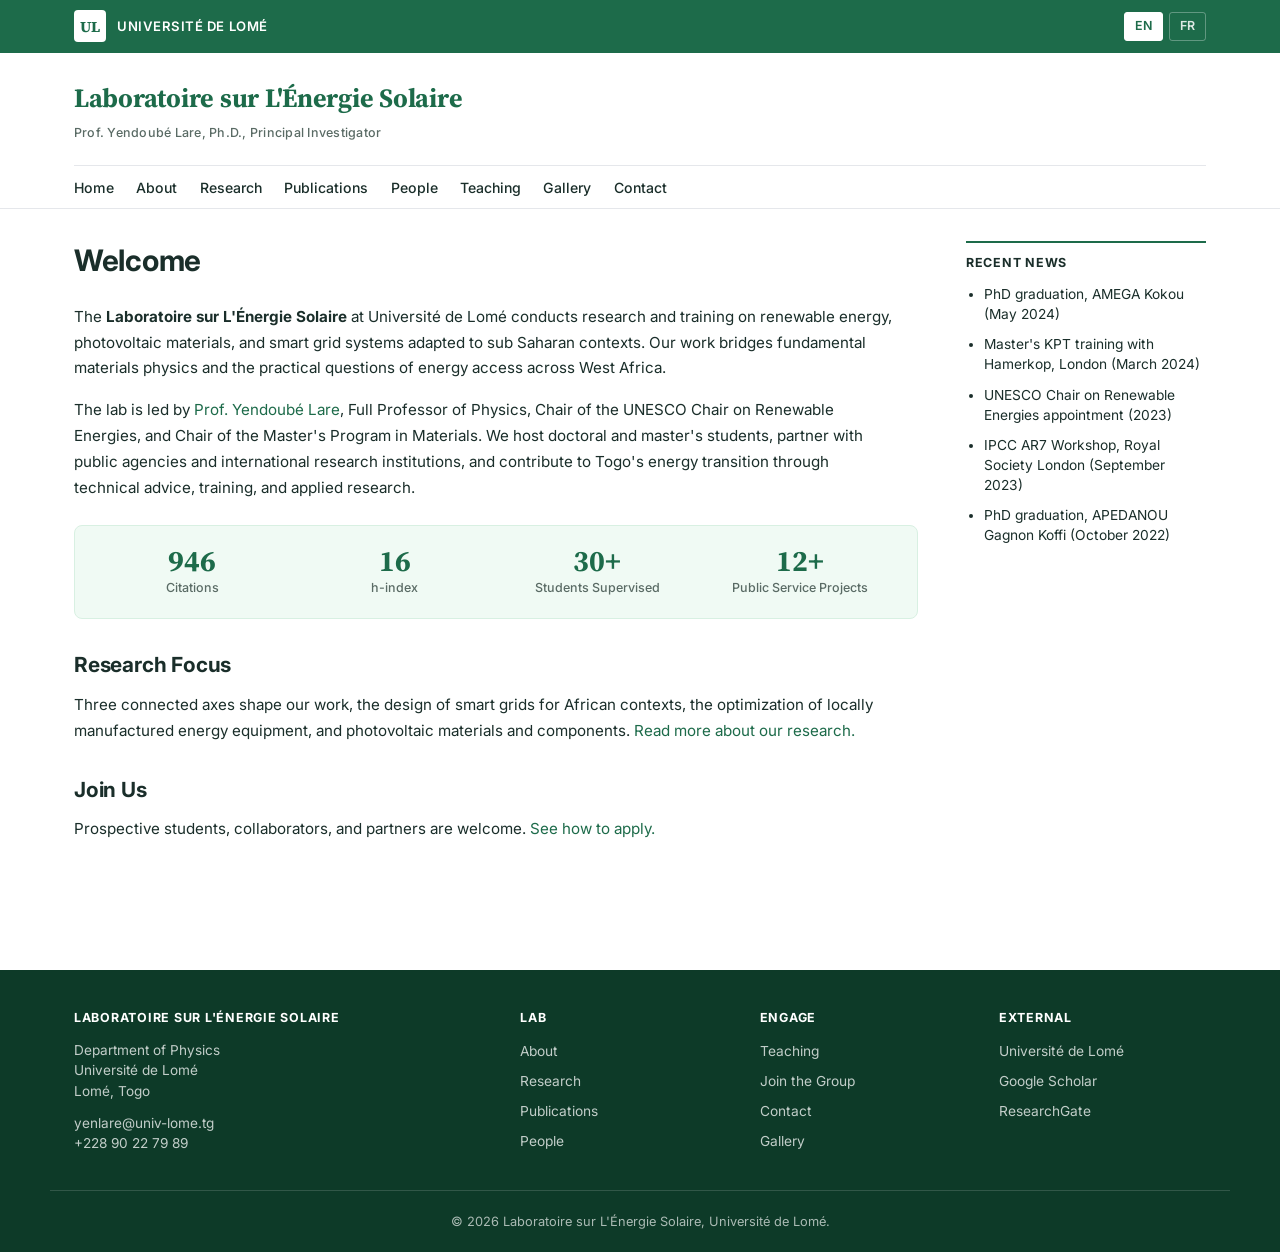
==== index.html @ 8cf11dd7 "Initial site" ====
<!DOCTYPE html>
<html lang="en">
<head>
  <meta charset="UTF-8">
  <meta name="viewport" content="width=device-width, initial-scale=1.0">
  <title>Laboratoire sur L'Énergie Solaire, Université de Lomé</title>
  <meta name="description" content="Laboratoire sur L'Énergie Solaire, Université de Lomé. Renewable energy, photovoltaics, and smart grids research led by Prof. Yendoubé Lare.">
  <link rel="stylesheet" href="https://fonts.googleapis.com/css2?family=Inter:wght@400;500;600;700&family=Source+Serif+Pro:wght@400;600;700&display=swap">
  <link rel="stylesheet" href="assets/css/styles.css">
</head>
<body class="lang-en">

<div class="top-bar">
  <div class="top-bar-inner">
    <a href="https://univ-lome.tg/" target="_blank" rel="noopener" class="ul-brand"><span class="ul-logo">UL</span>Université de Lomé</a>
    <div class="lang-toggle"><button data-lang="en" class="active">EN</button><button data-lang="fr">FR</button></div>
  </div>
</div>

<div class="site-banner">
  <div class="site-banner-inner">
    <a href="index.html" class="lab-title">Laboratoire sur L'Énergie Solaire<span class="pi-name"><span class="en-only">Prof. Yendoubé Lare, Ph.D., Principal Investigator</span><span class="fr-only">Prof. Yendoubé Lare, Ph.D., Responsable du Laboratoire</span></span></a>
    <button class="nav-toggle" aria-label="Toggle menu"><span></span><span></span><span></span></button>
    <nav class="site-nav">
      <ul>
        <li><a href="index.html"><span class="en-only">Home</span><span class="fr-only">Accueil</span></a></li>
        <li><a href="about.html"><span class="en-only">About</span><span class="fr-only">À propos</span></a></li>
        <li><a href="research.html"><span class="en-only">Research</span><span class="fr-only">Recherche</span></a></li>
        <li><a href="publications.html">Publications</a></li>
        <li><a href="people.html"><span class="en-only">People</span><span class="fr-only">Équipe</span></a></li>
        <li><a href="teaching.html"><span class="en-only">Teaching</span><span class="fr-only">Enseignement</span></a></li>
        <li><a href="gallery.html"><span class="en-only">Gallery</span><span class="fr-only">Galerie</span></a></li>
        <li><a href="contact.html">Contact</a></li>
      </ul>
    </nav>
  </div>
</div>

<div class="page-layout">
  <article class="page-content">
    <h1><span class="en-only">Welcome</span><span class="fr-only">Bienvenue</span></h1>

    <p class="en-only">The <strong>Laboratoire sur L'Énergie Solaire</strong> at Université de Lomé conducts research and training on renewable energy, photovoltaic materials, and smart grid systems adapted to sub Saharan contexts. Our work bridges fundamental materials physics and the practical questions of energy access across West Africa.</p>
    <p class="fr-only">Le <strong>Laboratoire sur L'Énergie Solaire</strong> de l'Université de Lomé mène des activités de recherche et de formation sur les énergies renouvelables, les matériaux photovoltaïques et les systèmes de réseaux intelligents adaptés au contexte subsaharien. Nos travaux articulent physique fondamentale des matériaux et enjeux concrets de l'accès à l'énergie en Afrique de l'Ouest.</p>

    <p class="en-only">The lab is led by <a href="about.html">Prof. Yendoubé Lare</a>, Full Professor of Physics, Chair of the UNESCO Chair on Renewable Energies, and Chair of the Master's Program in Materials. We host doctoral and master's students, partner with public agencies and international research institutions, and contribute to Togo's energy transition through technical advice, training, and applied research.</p>
    <p class="fr-only">Le laboratoire est dirigé par le <a href="about.html">Prof. Yendoubé Lare</a>, Professeur Titulaire de Physique, Titulaire de la Chaire UNESCO sur les Énergies Renouvelables, et Responsable du Master "Matériaux". Nous accueillons des doctorants et des étudiants en master, nous nous associons à des institutions publiques et internationales, et nous contribuons à la transition énergétique du Togo par le conseil technique, la formation et la recherche appliquée.</p>

    <div class="stats-strip">
      <div class="stat-card"><div class="stat-number">946</div><div class="stat-label">Citations</div></div>
      <div class="stat-card"><div class="stat-number">16</div><div class="stat-label">h-index</div></div>
      <div class="stat-card"><div class="stat-number">30+</div><div class="stat-label"><span class="en-only">Students Supervised</span><span class="fr-only">Étudiants Encadrés</span></div></div>
      <div class="stat-card"><div class="stat-number">12+</div><div class="stat-label"><span class="en-only">Public Service Projects</span><span class="fr-only">Projets de Service Public</span></div></div>
    </div>

    <h2><span class="en-only">Research Focus</span><span class="fr-only">Axes de Recherche</span></h2>
    <p class="en-only">Three connected axes shape our work, the design of smart grids for African contexts, the optimization of locally manufactured energy equipment, and photovoltaic materials and components. <a href="research.html">Read more about our research.</a></p>
    <p class="fr-only">Trois axes complémentaires structurent notre travail, la conception de réseaux intelligents adaptés au contexte africain, l'optimisation d'équipements énergétiques produits localement, et les matériaux et composants photovoltaïques. <a href="research.html">En savoir plus sur notre recherche.</a></p>

    <h2><span class="en-only">Join Us</span><span class="fr-only">Nous Rejoindre</span></h2>
    <p class="en-only">Prospective students, collaborators, and partners are welcome. <a href="join.html">See how to apply.</a></p>
    <p class="fr-only">Étudiants, collaborateurs et partenaires sont les bienvenus. <a href="join.html">Voir comment postuler.</a></p>
  </article>

  <aside class="sidebar">
    <h3><span class="en-only">Recent News</span><span class="fr-only">Actualités Récentes</span></h3>
    <ul>
      <li><span class="en-only">PhD graduation, AMEGA Kokou (May 2024)</span><span class="fr-only">Soutenance de doctorat, AMEGA Kokou (mai 2024)</span></li>
      <li><span class="en-only">Master's KPT training with Hamerkop, London (March 2024)</span><span class="fr-only">Formation Master KPT avec Hamerkop, Londres (mars 2024)</span></li>
      <li><span class="en-only">UNESCO Chair on Renewable Energies appointment (2023)</span><span class="fr-only">Nomination à la Chaire UNESCO (2023)</span></li>
      <li><span class="en-only">IPCC AR7 Workshop, Royal Society London (September 2023)</span><span class="fr-only">Atelier GIEC AR7, Royal Society Londres (septembre 2023)</span></li>
      <li><span class="en-only">PhD graduation, APEDANOU Gagnon Koffi (October 2022)</span><span class="fr-only">Soutenance de doctorat, APEDANOU Gagnon Koffi (octobre 2022)</span></li>
    </ul>
  </aside>
</div>

<footer class="site-footer">
  <div class="footer-grid">
    <div class="footer-col">
      <h4>Laboratoire sur L'Énergie Solaire</h4>
      <p><span class="en-only">Department of Physics</span><span class="fr-only">Département de Physique</span><br>Université de Lomé<br>Lomé, Togo</p>
      <p><a href="mailto:yenlare@univ-lome.tg">yenlare@univ-lome.tg</a><br>+228 90 22 79 89</p>
    </div>
    <div class="footer-col">
      <h4>Lab</h4>
      <ul>
        <li><a href="about.html"><span class="en-only">About</span><span class="fr-only">À propos</span></a></li>
        <li><a href="research.html"><span class="en-only">Research</span><span class="fr-only">Recherche</span></a></li>
        <li><a href="publications.html">Publications</a></li>
        <li><a href="people.html"><span class="en-only">People</span><span class="fr-only">Équipe</span></a></li>
      </ul>
    </div>
    <div class="footer-col">
      <h4><span class="en-only">Engage</span><span class="fr-only">Engagement</span></h4>
      <ul>
        <li><a href="teaching.html"><span class="en-only">Teaching</span><span class="fr-only">Enseignement</span></a></li>
        <li><a href="join.html"><span class="en-only">Join the Group</span><span class="fr-only">Rejoindre</span></a></li>
        <li><a href="contact.html">Contact</a></li>
        <li><a href="gallery.html"><span class="en-only">Gallery</span><span class="fr-only">Galerie</span></a></li>
      </ul>
    </div>
    <div class="footer-col">
      <h4><span class="en-only">External</span><span class="fr-only">Liens Externes</span></h4>
      <ul>
        <li><a href="https://univ-lome.tg/" target="_blank" rel="noopener">Université de Lomé</a></li>
        <li><a href="https://scholar.google.com/citations?user=4pouJkEAAAAJ&hl=fr" target="_blank" rel="noopener">Google Scholar</a></li>
        <li><a href="https://www.researchgate.net/profile/Yendoube-Lare" target="_blank" rel="noopener">ResearchGate</a></li>
      </ul>
    </div>
  </div>
  <div class="footer-bottom">&copy; <span id="year"></span> Laboratoire sur L'Énergie Solaire, Université de Lomé.</div>
</footer>

<script src="assets/js/site.js"></script>
</body>
</html>
---- assets/css/styles.css ----
/* =========================================================
   Laboratoire sur L'Énergie Solaire
   Université de Lomé, Prof. Yendoubé Lare
   Clean academic theme inspired by Prof. Shimeng Yu's site
   White background, green-only accent system
   ========================================================= */

:root {
  --leaf: #1d6b4a;
  --leaf-dark: #144f37;
  --leaf-darker: #0d3a28;
  --canopy: #2d8659;
  --leaf-light: #4ca77d;
  --mint: #d8f0e2;
  --mint-soft: #f0faf4;
  --white: #ffffff;
  --off-white: #fafafa;
  --slate: #1a2e2a;
  --moss: #5a6b65;
  --moss-light: #8a9690;
  --border: #e5e7eb;
  --border-soft: #f1f5f3;
  --shadow-sm: 0 2px 8px rgba(20, 79, 55, 0.06);
  --shadow-md: 0 8px 24px rgba(20, 79, 55, 0.10);
  --shadow-lg: 0 16px 40px rgba(20, 79, 55, 0.12);
  --radius: 8px;
  --radius-lg: 12px;
}

/* Reset and base */
*, *::before, *::after { box-sizing: border-box; }
html { -webkit-text-size-adjust: 100%; scroll-behavior: smooth; }
body {
  margin: 0;
  font-family: 'Inter', -apple-system, BlinkMacSystemFont, 'Segoe UI', Roboto, sans-serif;
  font-size: 16px;
  line-height: 1.65;
  color: var(--slate);
  background: var(--white);
  -webkit-font-smoothing: antialiased;
  -moz-osx-font-smoothing: grayscale;
}
img { max-width: 100%; height: auto; display: block; }
a { color: var(--leaf); text-decoration: none; transition: color .15s ease; }
a:hover { color: var(--canopy); text-decoration: underline; }

/* Typography */
h1, h2, h3, h4 {
  font-family: 'Inter', -apple-system, sans-serif;
  color: var(--slate);
  line-height: 1.3;
  font-weight: 700;
  margin-top: 0;
  letter-spacing: -0.01em;
}
h1 { font-size: 1.85rem; margin-bottom: 1rem; color: var(--slate); }
h2 { font-size: 1.3rem; margin-top: 2rem; margin-bottom: 0.85rem; color: var(--slate); font-weight: 700; }
h3 { font-size: 1rem; margin-top: 1.25rem; margin-bottom: 0.4rem; color: var(--slate); }
p { margin: 0 0 1rem; }
ul, ol { padding-left: 1.4rem; margin: 0.5rem 0 1.25rem; }
li { margin-bottom: 0.35rem; }

/* Bilingual visibility */
body.lang-en .fr-only { display: none !important; }
body.lang-fr .en-only { display: none !important; }

/* University top bar (deep green band) */
.top-bar {
  background: var(--leaf);
  color: rgba(255,255,255,0.95);
  padding: 0.65rem 0;
  font-size: 0.85rem;
}
.top-bar .top-bar-inner {
  max-width: 1180px;
  margin: 0 auto;
  padding: 0 1.5rem;
  display: flex;
  align-items: center;
  justify-content: space-between;
  gap: 1rem;
}
.top-bar a {
  color: white;
  text-decoration: none;
}
.top-bar a:hover { color: var(--mint); text-decoration: none; }

.ul-brand {
  display: flex;
  align-items: center;
  gap: 0.7rem;
  font-weight: 600;
  letter-spacing: 0.04em;
  text-transform: uppercase;
  font-size: 0.82rem;
  color: white;
}
.ul-logo {
  display: inline-flex;
  align-items: center;
  justify-content: center;
  width: 32px; height: 32px;
  background: white;
  color: var(--leaf);
  font-family: 'Source Serif Pro', Georgia, serif;
  font-weight: 700;
  font-size: 0.95rem;
  border-radius: 4px;
  letter-spacing: 0;
}

.lang-toggle {
  display: flex;
  align-items: center;
  gap: 0.4rem;
  font-size: 0.78rem;
  font-weight: 600;
  letter-spacing: 0.05em;
}
.lang-toggle button {
  background: transparent;
  border: 1px solid rgba(255,255,255,0.3);
  padding: 3px 10px;
  border-radius: 3px;
  color: rgba(255,255,255,0.85);
  cursor: pointer;
  font: inherit;
  transition: all .15s ease;
}
.lang-toggle button:hover { background: rgba(255,255,255,0.12); color: white; }
.lang-toggle button.active {
  background: white;
  color: var(--leaf);
  border-color: white;
}

/* Site banner (lab name) */
.site-banner {
  background: var(--white);
  border-bottom: 1px solid var(--border);
  padding: 1.5rem 0 0;
}
.site-banner-inner {
  max-width: 1180px;
  margin: 0 auto;
  padding: 0 1.5rem;
}
.lab-title {
  font-family: 'Source Serif Pro', Georgia, serif;
  color: var(--leaf);
  font-size: 1.65rem;
  font-weight: 700;
  text-decoration: none;
  letter-spacing: -0.01em;
  display: inline-block;
  margin-bottom: 0.85rem;
}
.lab-title:hover { color: var(--leaf-dark); text-decoration: none; }
.lab-title .pi-name {
  font-family: 'Inter', sans-serif;
  font-size: 0.78rem;
  color: var(--moss);
  font-weight: 500;
  display: block;
  margin-top: 0.15rem;
  letter-spacing: 0.02em;
  text-transform: none;
}

/* Main horizontal navigation */
.site-nav {
  border-top: 1px solid var(--border);
  margin-top: 0.5rem;
}
.site-nav ul {
  list-style: none;
  padding: 0;
  margin: 0;
  display: flex;
  flex-wrap: wrap;
  align-items: center;
  gap: 0.25rem 1.4rem;
}
.site-nav li { margin: 0; }
.site-nav a {
  display: inline-block;
  padding: 0.6rem 0;
  color: var(--slate);
  font-size: 0.88rem;
  font-weight: 500;
  position: relative;
  text-decoration: none;
}
.site-nav a:hover { color: var(--leaf); text-decoration: none; }
.site-nav a.active { color: var(--leaf); }
.site-nav a.active::after {
  content: '';
  position: absolute;
  bottom: -1px; left: 0; right: 0;
  height: 2px;
  background: var(--leaf);
}
.nav-toggle {
  display: none;
  background: none;
  border: 1px solid var(--border);
  border-radius: 4px;
  padding: 6px 8px;
  cursor: pointer;
  margin: 0.5rem 0;
}
.nav-toggle span {
  display: block;
  width: 18px;
  height: 2px;
  background: var(--slate);
  margin: 4px 0;
}

/* Layout, two-column main + sidebar */
.page-layout {
  max-width: 1180px;
  margin: 0 auto;
  padding: 2rem 1.5rem 4rem;
  display: grid;
  grid-template-columns: 1fr 240px;
  gap: 3rem;
}
.page-content { min-width: 0; }
.sidebar {
  border-top: 2px solid var(--leaf);
  padding-top: 0.75rem;
}
.sidebar h3 {
  font-size: 0.78rem;
  font-weight: 700;
  color: var(--slate);
  text-transform: uppercase;
  letter-spacing: 0.06em;
  margin-bottom: 0.85rem;
  margin-top: 0;
}
.sidebar ul {
  list-style: disc;
  padding-left: 1.1rem;
  margin: 0;
  font-size: 0.86rem;
  color: var(--slate);
}
.sidebar ul li {
  margin-bottom: 0.65rem;
  line-height: 1.45;
}
.sidebar a { color: var(--slate); }
.sidebar a:hover { color: var(--leaf); text-decoration: underline; }

/* Page title (first H1 in content) */
.page-content > h1:first-child {
  font-size: 1.85rem;
  margin-top: 0;
  margin-bottom: 1.5rem;
  color: var(--slate);
}

/* Profile identity (about page top section, Prof. Yu style) */
.profile-photo-block {
  margin-bottom: 1.25rem;
}
.profile-photo-block img {
  width: 220px;
  height: auto;
  border-radius: 0;
  display: block;
}
.profile-name {
  font-weight: 700;
  font-size: 1rem;
  margin: 0 0 0.85rem;
}
.profile-meta {
  margin: 0 0 0.85rem;
  line-height: 1.55;
  font-size: 0.93rem;
  color: var(--slate);
}
.profile-meta em { color: var(--moss); font-style: italic; }
.profile-links-row {
  margin: 1rem 0 0;
}
.profile-links-row a {
  color: var(--leaf);
  text-decoration: underline;
  margin-right: 0.6rem;
  font-size: 0.93rem;
}

/* Section labels and headers (Prof. Yu uses simple bold labels) */
.section-label {
  font-weight: 700;
  font-size: 1rem;
  margin: 1.75rem 0 0.6rem;
  color: var(--slate);
}

/* Plain bullet lists for education/awards/etc. */
.plain-list {
  list-style: disc;
  padding-left: 1.4rem;
  margin: 0.4rem 0 1.25rem;
  font-size: 0.93rem;
}
.plain-list li {
  margin-bottom: 0.3rem;
  line-height: 1.55;
}

/* Generic content block (paragraphs in main area) */
.page-content p {
  font-size: 0.95rem;
  line-height: 1.7;
  color: var(--slate);
  max-width: 820px;
}

/* News timeline (home) */
.news-timeline {
  margin: 1rem 0 2rem;
}
.news-event {
  padding: 1rem 0;
  border-bottom: 1px solid var(--border-soft);
}
.news-event:last-child { border-bottom: none; }
.news-event .date {
  font-size: 0.78rem;
  color: var(--leaf);
  font-weight: 600;
  text-transform: uppercase;
  letter-spacing: 0.05em;
  margin-bottom: 0.2rem;
}
.news-event h4 {
  font-size: 0.97rem;
  font-weight: 600;
  color: var(--slate);
  margin: 0 0 0.25rem;
}
.news-event p { margin: 0; color: var(--moss); font-size: 0.92rem; }

/* Stats inline strip (home) */
.stats-strip {
  display: grid;
  grid-template-columns: repeat(auto-fit, minmax(150px, 1fr));
  gap: 1rem;
  margin: 1.5rem 0 2rem;
  padding: 1.25rem 1.5rem;
  background: var(--mint-soft);
  border-radius: var(--radius);
  border: 1px solid var(--mint);
}
.stat-card {
  text-align: center;
}
.stat-card .stat-number {
  font-family: 'Source Serif Pro', Georgia, serif;
  font-size: 1.85rem;
  font-weight: 700;
  color: var(--leaf);
  line-height: 1;
  margin-bottom: 0.15rem;
}
.stat-card .stat-label {
  font-size: 0.78rem;
  color: var(--moss);
  font-weight: 500;
}

/* Research axes */
.axis-card {
  padding: 1.25rem 0;
  border-bottom: 1px solid var(--border-soft);
}
.axis-card:last-child { border-bottom: none; }
.axis-content h2 {
  margin-top: 0;
  font-size: 1.15rem;
}
.axis-content figure {
  margin: 1rem 0;
  max-width: 600px;
}
.axis-content figure img {
  border-radius: var(--radius);
  border: 1px solid var(--border);
}
.axis-content figcaption {
  font-size: 0.85rem;
  color: var(--moss);
  margin-top: 0.4rem;
  font-style: italic;
}
.axis-content .tags { margin-top: 0.75rem; }

/* Tags */
.tag {
  display: inline-block;
  background: var(--mint-soft);
  color: var(--leaf);
  border: 1px solid var(--mint);
  padding: 3px 10px;
  border-radius: 3px;
  font-size: 0.78rem;
  font-weight: 500;
  margin: 0 0.3rem 0.3rem 0;
}

/* Approach pillars */
.approach-grid {
  display: grid;
  grid-template-columns: repeat(auto-fit, minmax(200px, 1fr));
  gap: 1rem;
  margin: 1rem 0 2rem;
}
.approach-pillar {
  background: var(--mint-soft);
  border: 1px solid var(--mint);
  border-left: 3px solid var(--leaf);
  border-radius: var(--radius);
  padding: 1rem 1.2rem;
}
.approach-pillar .pillar-label {
  font-size: 0.75rem;
  color: var(--leaf);
  font-weight: 700;
  letter-spacing: 0.05em;
  margin-bottom: 0.25rem;
}
.approach-pillar h3 {
  margin: 0 0 0.35rem;
  font-size: 0.95rem;
}
.approach-pillar p {
  margin: 0;
  font-size: 0.86rem;
  color: var(--moss);
  line-height: 1.5;
}

/* Question callout (Research page intro) */
.research-question {
  background: var(--leaf);
  color: white;
  border-radius: var(--radius-lg);
  padding: 1.5rem 1.75rem;
  margin: 1rem 0 2rem;
}
.research-question .label {
  font-size: 0.75rem;
  text-transform: uppercase;
  letter-spacing: 0.08em;
  font-weight: 700;
  opacity: 0.85;
  margin-bottom: 0.4rem;
}
.research-question h2 {
  color: white;
  margin: 0;
  font-size: 1.2rem;
}
.research-question p {
  margin: 0.6rem 0 0;
  font-size: 0.92rem;
  opacity: 0.92;
}

/* Citation stats block */
.citation-stats {
  background: var(--mint-soft);
  border: 1px solid var(--mint);
  border-radius: var(--radius-lg);
  padding: 1.5rem 1.75rem;
  margin: 1rem 0 2rem;
}
.citation-stats .stats-header {
  display: flex;
  flex-wrap: wrap;
  align-items: baseline;
  justify-content: space-between;
  gap: 0.5rem;
  margin-bottom: 1rem;
}
.citation-stats h2 {
  margin: 0;
  font-size: 1.05rem;
}
.citation-stats .stats-source {
  font-size: 0.8rem;
  color: var(--moss);
  margin: 0;
}
.metrics-grid {
  display: grid;
  grid-template-columns: repeat(4, 1fr);
  gap: 0.85rem;
}
.metric-card {
  background: white;
  border: 1px solid var(--border);
  border-radius: var(--radius);
  padding: 1rem 0.8rem;
  text-align: center;
}
.metric-value {
  font-family: 'Source Serif Pro', Georgia, serif;
  font-size: 1.7rem;
  font-weight: 700;
  color: var(--leaf);
  line-height: 1;
  margin-bottom: 0.25rem;
}
.metric-label {
  font-size: 0.75rem;
  color: var(--moss);
  font-weight: 500;
}
.profile-links {
  display: flex;
  flex-wrap: wrap;
  gap: 0.4rem;
  margin-top: 1rem;
}
.profile-pill {
  display: inline-flex;
  align-items: center;
  gap: 0.35rem;
  padding: 0.35rem 0.85rem;
  background: white;
  border: 1px solid var(--border);
  border-radius: 999px;
  font-size: 0.8rem;
  color: var(--slate);
  text-decoration: none !important;
  font-weight: 500;
}
.profile-pill:hover { border-color: var(--leaf); color: var(--leaf); }
.profile-pill svg { width: 12px; height: 12px; }

/* Publications */
.pub-year-section { margin-bottom: 1.75rem; }
.pub-year {
  display: inline-block;
  background: var(--leaf);
  color: white;
  font-weight: 700;
  font-size: 0.9rem;
  padding: 4px 14px;
  border-radius: 3px;
  margin-bottom: 0.85rem;
}
.pub-list {
  list-style: none;
  padding: 0;
  counter-reset: pub;
  margin: 0;
}
.pub-list li {
  counter-increment: pub;
  position: relative;
  padding: 0.6rem 0 0.6rem 2rem;
  margin-bottom: 0.3rem;
  font-size: 0.9rem;
  border-bottom: 1px solid var(--border-soft);
  line-height: 1.5;
}
.pub-list li:last-child { border-bottom: none; }
.pub-list li::before {
  content: counter(pub) ".";
  position: absolute;
  left: 0;
  top: 0.6rem;
  font-weight: 700;
  color: var(--leaf);
  width: 1.6rem;
  text-align: right;
  padding-right: 0.4rem;
  font-size: 0.88rem;
}
.pub-list i { color: var(--moss); }

/* Teaching grid */
.course-grid {
  display: grid;
  grid-template-columns: repeat(auto-fill, minmax(260px, 1fr));
  gap: 1rem;
  margin-top: 1rem;
}
.course {
  background: white;
  border: 1px solid var(--border);
  border-radius: var(--radius);
  padding: 1.1rem 1.25rem;
  display: flex;
  flex-direction: column;
  border-left: 3px solid var(--leaf);
  transition: all .15s ease;
}
.course:hover { box-shadow: var(--shadow-sm); border-left-color: var(--canopy); }
.course h3 {
  margin: 0 0 0.4rem;
  font-size: 0.97rem;
}
.course p {
  color: var(--moss);
  margin-bottom: 0.85rem;
  font-size: 0.86rem;
  flex-grow: 1;
}
.course .syllabus {
  font-size: 0.82rem;
  color: var(--leaf);
  font-weight: 600;
  display: inline-flex;
  align-items: center;
  gap: 0.3rem;
}
.course .syllabus svg { width: 12px; height: 12px; }

/* People */
.pi-card {
  display: grid;
  grid-template-columns: 90px 1fr;
  gap: 1.25rem;
  align-items: center;
  background: var(--mint-soft);
  border: 1px solid var(--mint);
  padding: 1.25rem 1.5rem;
  border-radius: var(--radius-lg);
  margin-bottom: 1.5rem;
}
.pi-card img {
  width: 90px; height: 90px; border-radius: 50%; object-fit: cover;
}
.pi-card h3 { margin: 0 0 0.2rem; font-size: 1.05rem; }
.pi-card p { margin: 0; color: var(--moss); font-size: 0.9rem; }

.people-section { margin-bottom: 1.75rem; }
.people-section > h3 {
  font-size: 0.95rem;
  color: var(--slate);
  margin-top: 1.25rem;
  margin-bottom: 0.85rem;
  padding: 0.4rem 0.85rem;
  background: var(--mint-soft);
  border-left: 3px solid var(--leaf);
  display: block;
}
.people-list {
  list-style: none;
  padding: 0;
  margin: 0;
}
.people-list li {
  padding: 0.85rem 0;
  border-bottom: 1px solid var(--border-soft);
  font-size: 0.9rem;
}
.people-list li:last-child { border-bottom: none; }
.people-list .name {
  font-weight: 600;
  color: var(--slate);
  display: block;
  margin-bottom: 0.15rem;
}
.people-list .meta {
  color: var(--leaf);
  font-size: 0.78rem;
  font-weight: 500;
  margin-top: 0.3rem;
  display: inline-block;
  background: var(--mint-soft);
  padding: 1px 9px;
  border-radius: 3px;
}

/* Career timeline */
.career-timeline {
  position: relative;
  margin: 1rem 0 1.5rem;
  padding-left: 1.75rem;
  border-left: 2px solid var(--mint);
}
.career-item {
  position: relative;
  padding-bottom: 1rem;
  padding-left: 0.5rem;
}
.career-item:last-child { padding-bottom: 0; }
.career-item::before {
  content: '';
  position: absolute;
  left: -2.3rem;
  top: 0.35rem;
  width: 10px; height: 10px;
  border-radius: 50%;
  background: var(--leaf);
  border: 2px solid white;
  box-shadow: 0 0 0 2px var(--leaf);
}
.career-item .career-period {
  display: inline-block;
  font-size: 0.75rem;
  color: var(--leaf);
  font-weight: 600;
  background: var(--mint-soft);
  padding: 1px 8px;
  border-radius: 3px;
  margin-bottom: 0.25rem;
}
.career-item .career-title {
  font-weight: 600;
  color: var(--slate);
  font-size: 0.92rem;
  margin: 0;
}
.career-item .career-org {
  color: var(--moss);
  font-size: 0.85rem;
  margin: 0;
}

/* Honors / visiting / adjunct lists */
.honors-list, .visiting-list, .adjunct-list {
  list-style: none;
  padding: 0;
  margin: 0.85rem 0 1.5rem;
}
.honors-list li, .visiting-list li, .adjunct-list li {
  display: grid;
  grid-template-columns: 130px 1fr;
  gap: 1rem;
  padding: 0.6rem 0;
  border-bottom: 1px solid var(--border-soft);
  font-size: 0.9rem;
}
.honors-list li:last-child,
.visiting-list li:last-child,
.adjunct-list li:last-child { border-bottom: none; }
.honors-list .date,
.visiting-list .date,
.adjunct-list .date {
  color: var(--leaf);
  font-weight: 600;
  font-size: 0.82rem;
}
.honors-list .desc strong,
.visiting-list .desc strong,
.adjunct-list .desc strong { color: var(--slate); font-weight: 600; }
.honors-list .meta,
.visiting-list .meta,
.adjunct-list .meta { color: var(--moss); font-size: 0.84rem; display: block; margin-top: 0.1rem; }

/* Service / consulting projects */
.service-list { margin: 0.85rem 0 1.5rem; display: grid; gap: 0.5rem; }
.service-entry {
  border: 1px solid var(--border);
  border-left: 3px solid var(--leaf);
  border-radius: var(--radius);
  padding: 0.85rem 1.1rem;
}
.service-entry .service-period {
  display: inline-block;
  font-size: 0.75rem;
  color: var(--moss);
  font-weight: 600;
  margin-bottom: 0.2rem;
}
.service-entry h4 {
  font-size: 0.92rem;
  margin: 0 0 0.3rem;
  color: var(--slate);
  font-weight: 600;
}
.service-entry .service-meta {
  font-size: 0.84rem;
  color: var(--moss);
  margin: 0;
  line-height: 1.5;
}
.service-entry .service-meta strong { color: var(--leaf); font-weight: 600; }

/* Contact page */
.contact-grid {
  display: grid;
  grid-template-columns: 1fr 1fr;
  gap: 1.5rem;
  margin-top: 0.75rem;
}
.contact-info-card {
  background: var(--leaf);
  color: white;
  border-radius: var(--radius-lg);
  padding: 1.5rem 1.75rem;
}
.contact-info-card h2 {
  color: white;
  margin: 0 0 1rem;
  font-size: 1.1rem;
}
.contact-info-card .contact-row {
  display: flex;
  align-items: flex-start;
  gap: 0.7rem;
  margin: 0.85rem 0;
}
.contact-info-card .icon-circle {
  width: 30px; height: 30px;
  border-radius: 50%;
  background: rgba(255,255,255,0.18);
  display: flex;
  align-items: center;
  justify-content: center;
  flex-shrink: 0;
}
.contact-info-card .icon-circle svg { width: 14px; height: 14px; color: white; }
.contact-info-card .label {
  font-size: 0.72rem;
  text-transform: uppercase;
  letter-spacing: 0.05em;
  opacity: 0.8;
}
.contact-info-card a, .contact-info-card span { color: white; font-size: 0.9rem; }
.contact-info-card a:hover { color: var(--mint); }

.contact-form-card {
  background: white;
  border: 1px solid var(--border);
  border-radius: var(--radius-lg);
  padding: 1.5rem 1.75rem;
}
.contact-form-card h2 { margin-top: 0; font-size: 1.1rem; }
.form-row { margin-bottom: 0.85rem; }
.form-row label {
  display: block;
  font-size: 0.82rem;
  font-weight: 600;
  color: var(--slate);
  margin-bottom: 0.3rem;
}
.form-row input, .form-row textarea {
  width: 100%;
  padding: 0.55rem 0.8rem;
  border: 1px solid var(--border);
  border-radius: 4px;
  font: inherit;
  font-size: 0.9rem;
  color: var(--slate);
  background: var(--off-white);
}
.form-row input:focus, .form-row textarea:focus {
  outline: none;
  border-color: var(--leaf);
  box-shadow: 0 0 0 2px var(--mint);
  background: white;
}
.form-row textarea { resize: vertical; min-height: 100px; }
.form-status {
  margin-top: 0.75rem;
  padding: 0.55rem 0.85rem;
  border-radius: 4px;
  font-size: 0.85rem;
  display: none;
}
.form-status.success { display: block; background: var(--mint-soft); color: var(--leaf-dark); border: 1px solid var(--mint); }
.form-status.error { display: block; background: #fdeaea; color: #a13030; border: 1px solid #f5b8b8; }

.btn {
  display: inline-block;
  padding: 0.55rem 1.2rem;
  border-radius: 4px;
  font-size: 0.88rem;
  font-weight: 600;
  text-decoration: none !important;
  border: 1px solid var(--leaf);
  background: var(--leaf);
  color: white !important;
  cursor: pointer;
  transition: background .15s ease;
}
.btn:hover { background: var(--leaf-dark); border-color: var(--leaf-dark); }

/* Gallery, filter tabs and album cards */
.gallery-filters {
  display: flex;
  flex-wrap: wrap;
  gap: 0.4rem;
  margin: 0.5rem 0 1.5rem;
}
.gallery-filter {
  background: white;
  border: 1px solid var(--border);
  padding: 0.4rem 0.95rem;
  font: inherit;
  font-size: 0.83rem;
  font-weight: 500;
  color: var(--moss);
  border-radius: 3px;
  cursor: pointer;
}
.gallery-filter:hover { color: var(--leaf); border-color: var(--leaf); }
.gallery-filter.active {
  background: var(--leaf);
  color: white;
  border-color: var(--leaf);
}

.album-card {
  background: white;
  border: 1px solid var(--border);
  border-radius: var(--radius);
  overflow: hidden;
  margin-bottom: 1.25rem;
  display: block;
}
.album-card.hidden { display: none; }

.album-header {
  padding: 1rem 1.25rem 0.5rem;
  display: flex;
  flex-wrap: wrap;
  align-items: center;
  gap: 0.5rem;
}
.album-badge {
  display: inline-flex;
  align-items: center;
  gap: 0.3rem;
  font-size: 0.72rem;
  font-weight: 600;
  padding: 2px 8px;
  border-radius: 3px;
}
.album-badge.category {
  background: var(--mint-soft);
  color: var(--leaf);
  border: 1px solid var(--mint);
}
.album-badge.date {
  background: var(--mint-soft);
  color: var(--leaf-dark);
  border: 1px solid var(--mint);
}
.album-badge.count {
  background: white;
  color: var(--moss);
  border: 1px solid var(--border);
  margin-left: auto;
}
.album-badge svg { width: 11px; height: 11px; }

.album-title {
  padding: 0 1.25rem;
  margin: 0;
  font-size: 1.05rem;
  color: var(--slate);
  font-weight: 600;
}
.album-caption {
  padding: 0.35rem 1.25rem 0.85rem;
  color: var(--moss);
  font-size: 0.88rem;
  margin: 0;
}
.album-hero {
  width: 100%;
  height: 320px;
  object-fit: cover;
  cursor: zoom-in;
}
.album-thumbs {
  display: grid;
  grid-template-columns: repeat(auto-fit, minmax(120px, 1fr));
  gap: 3px;
  padding: 3px;
  background: var(--mint-soft);
}
.album-thumbs img {
  width: 100%;
  height: 95px;
  object-fit: cover;
  cursor: zoom-in;
}

/* Lightbox with navigation */
.lightbox {
  display: none;
  position: fixed; inset: 0;
  background: rgba(20, 46, 36, 0.95);
  z-index: 100;
  align-items: center;
  justify-content: center;
  padding: 2rem;
  flex-direction: column;
}
.lightbox.active { display: flex; }
.lightbox img {
  max-width: 90vw;
  max-height: 75vh;
  border-radius: 4px;
}
.lightbox-caption { color: white; text-align: center; font-size: 0.9rem; margin-top: 0.85rem; max-width: 700px; opacity: 0.9; }
.lightbox-counter { color: rgba(255,255,255,0.7); font-size: 0.8rem; margin-top: 0.4rem; }
.lightbox-nav {
  position: absolute;
  top: 50%;
  transform: translateY(-50%);
  width: 44px; height: 44px;
  border-radius: 50%;
  background: rgba(255,255,255,0.12);
  border: 1px solid rgba(255,255,255,0.25);
  color: white;
  cursor: pointer;
  display: flex;
  align-items: center;
  justify-content: center;
  font-size: 1.4rem;
}
.lightbox-nav.prev { left: 1.5rem; }
.lightbox-nav.next { right: 1.5rem; }
.lightbox-close {
  position: absolute;
  top: 1.2rem; right: 1.5rem;
  width: 36px; height: 36px;
  border-radius: 50%;
  background: rgba(255,255,255,0.12);
  border: 1px solid rgba(255,255,255,0.25);
  color: white;
  cursor: pointer;
  display: flex;
  align-items: center;
  justify-content: center;
  font-size: 1.2rem;
}

/* Footer (deep green, multi-column) */
.site-footer {
  background: var(--leaf-darker);
  color: rgba(255,255,255,0.8);
  padding: 2.5rem 0 1.25rem;
  margin-top: 3rem;
  font-size: 0.86rem;
}
.footer-grid {
  max-width: 1180px;
  margin: 0 auto;
  padding: 0 1.5rem;
  display: grid;
  grid-template-columns: 2fr 1fr 1fr 1fr;
  gap: 2rem;
  margin-bottom: 1.5rem;
}
.footer-col h4 {
  color: white;
  font-size: 0.78rem;
  text-transform: uppercase;
  letter-spacing: 0.06em;
  font-weight: 700;
  margin: 0 0 0.85rem;
}
.footer-col ul {
  list-style: none;
  padding: 0;
  margin: 0;
}
.footer-col li { margin-bottom: 0.45rem; }
.footer-col a { color: rgba(255,255,255,0.75); }
.footer-col a:hover { color: white; text-decoration: underline; }
.footer-col p { margin: 0 0 0.75rem; line-height: 1.5; color: rgba(255,255,255,0.75); font-size: 0.85rem; }

.footer-bottom {
  max-width: 1180px;
  margin: 0 auto;
  padding: 1.25rem 1.5rem 0;
  border-top: 1px solid rgba(255,255,255,0.15);
  text-align: center;
  color: rgba(255,255,255,0.65);
  font-size: 0.8rem;
}

/* Responsive */
@media (max-width: 980px) {
  .page-layout { grid-template-columns: 1fr; gap: 2rem; }
  .sidebar { border-top: 1px solid var(--border); padding-top: 1rem; }
  .footer-grid { grid-template-columns: 1fr 1fr; }
  .metrics-grid { grid-template-columns: repeat(2, 1fr); }
  .contact-grid { grid-template-columns: 1fr; }
}
@media (max-width: 640px) {
  body { font-size: 15px; }
  .top-bar .top-bar-inner { gap: 0.5rem; }
  .ul-brand { font-size: 0.75rem; }
  .lab-title { font-size: 1.3rem; }
  .nav-toggle { display: block; }
  .site-nav ul { display: none; flex-direction: column; gap: 0; }
  .site-nav ul.open { display: flex; }
  .site-nav li { padding: 0.5rem 0; border-bottom: 1px solid var(--border-soft); width: 100%; }
  .footer-grid { grid-template-columns: 1fr; gap: 1.5rem; }
  .album-hero { height: 220px; }
  .honors-list li, .visiting-list li, .adjunct-list li { grid-template-columns: 1fr; gap: 0.2rem; }
}
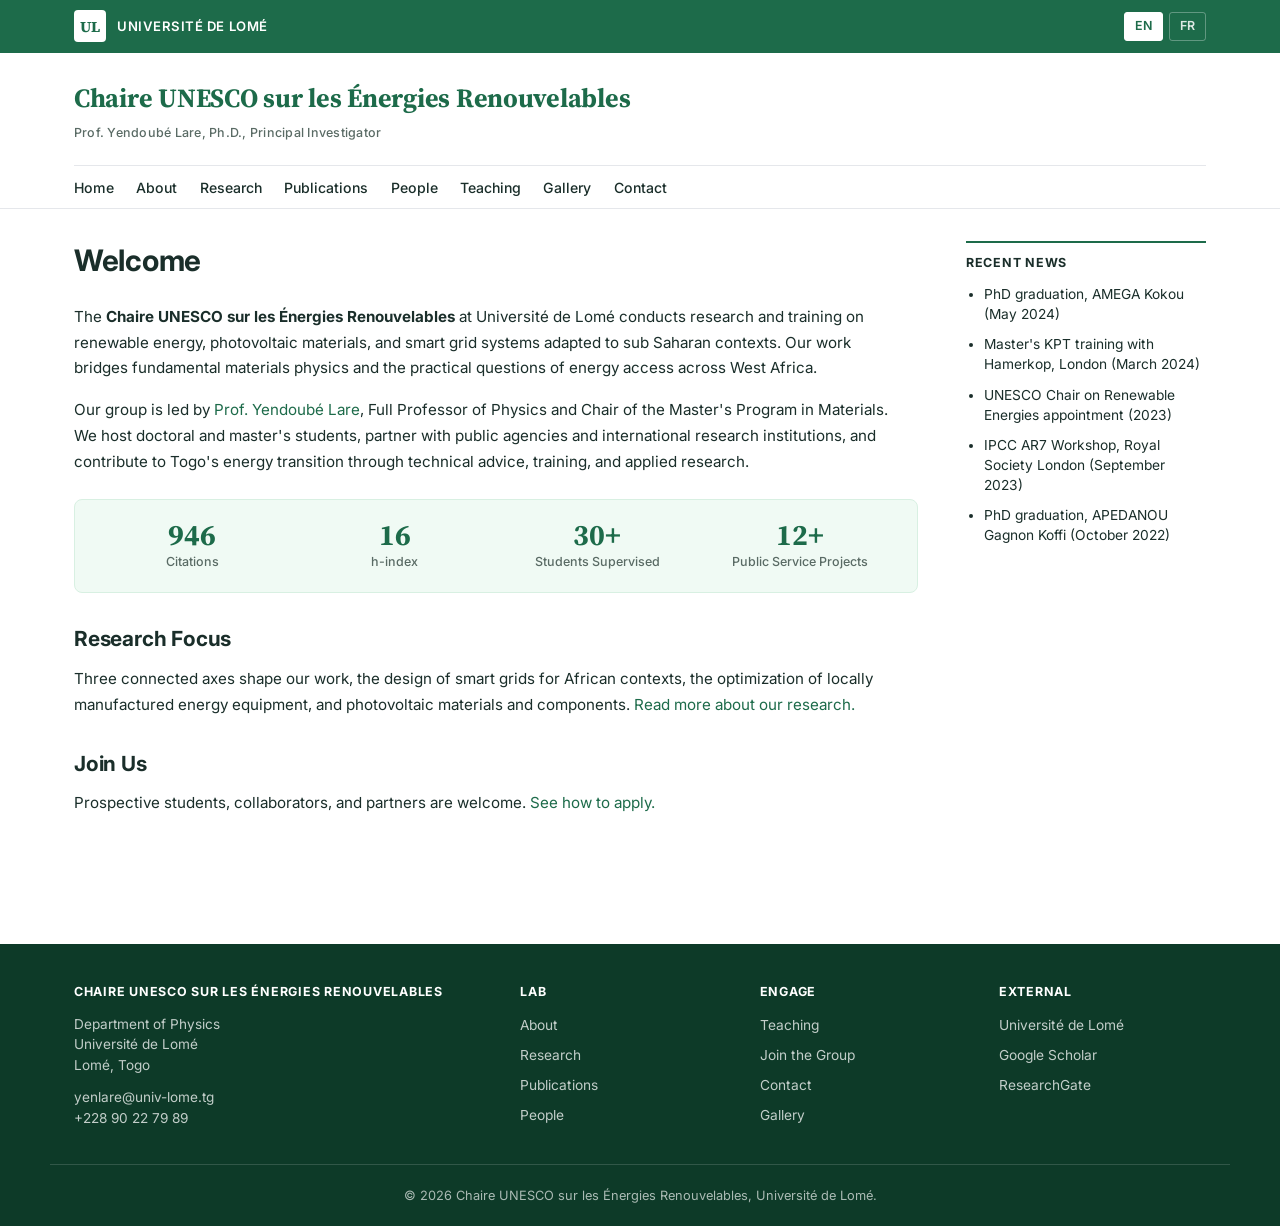
==== commit ac6ee70b: "Rebrand site to Chaire UNESCO sur les Énergies Renouvelables; switch subdomain to cuer.groupebm.net" ====
--- a/index.html
+++ b/index.html
@@ -3,8 +3,8 @@
 <head>
   <meta charset="UTF-8">
   <meta name="viewport" content="width=device-width, initial-scale=1.0">
-  <title>Laboratoire sur L'Énergie Solaire, Université de Lomé</title>
-  <meta name="description" content="Laboratoire sur L'Énergie Solaire, Université de Lomé. Renewable energy, photovoltaics, and smart grids research led by Prof. Yendoubé Lare.">
+  <title>Chaire UNESCO sur les Énergies Renouvelables, Université de Lomé</title>
+  <meta name="description" content="Chaire UNESCO sur les Énergies Renouvelables, Université de Lomé. Renewable energy, photovoltaics, and smart grids research led by Prof. Yendoubé Lare.">
   <link rel="stylesheet" href="https://fonts.googleapis.com/css2?family=Inter:wght@400;500;600;700&family=Source+Serif+Pro:wght@400;600;700&display=swap">
   <link rel="stylesheet" href="assets/css/styles.css">
 </head>
@@ -19,7 +19,7 @@
 
 <div class="site-banner">
   <div class="site-banner-inner">
-    <a href="index.html" class="lab-title">Laboratoire sur L'Énergie Solaire<span class="pi-name"><span class="en-only">Prof. Yendoubé Lare, Ph.D., Principal Investigator</span><span class="fr-only">Prof. Yendoubé Lare, Ph.D., Responsable du Laboratoire</span></span></a>
+    <a href="index.html" class="lab-title">Chaire UNESCO sur les Énergies Renouvelables<span class="pi-name"><span class="en-only">Prof. Yendoubé Lare, Ph.D., Principal Investigator</span><span class="fr-only">Prof. Yendoubé Lare, Ph.D., Titulaire de la Chaire</span></span></a>
     <button class="nav-toggle" aria-label="Toggle menu"><span></span><span></span><span></span></button>
     <nav class="site-nav">
       <ul>
@@ -40,11 +40,11 @@
   <article class="page-content">
     <h1><span class="en-only">Welcome</span><span class="fr-only">Bienvenue</span></h1>
 
-    <p class="en-only">The <strong>Laboratoire sur L'Énergie Solaire</strong> at Université de Lomé conducts research and training on renewable energy, photovoltaic materials, and smart grid systems adapted to sub Saharan contexts. Our work bridges fundamental materials physics and the practical questions of energy access across West Africa.</p>
-    <p class="fr-only">Le <strong>Laboratoire sur L'Énergie Solaire</strong> de l'Université de Lomé mène des activités de recherche et de formation sur les énergies renouvelables, les matériaux photovoltaïques et les systèmes de réseaux intelligents adaptés au contexte subsaharien. Nos travaux articulent physique fondamentale des matériaux et enjeux concrets de l'accès à l'énergie en Afrique de l'Ouest.</p>
+    <p class="en-only">The <strong>Chaire UNESCO sur les Énergies Renouvelables</strong> at Université de Lomé conducts research and training on renewable energy, photovoltaic materials, and smart grid systems adapted to sub Saharan contexts. Our work bridges fundamental materials physics and the practical questions of energy access across West Africa.</p>
+    <p class="fr-only">La <strong>Chaire UNESCO sur les Énergies Renouvelables</strong> de l'Université de Lomé mène des activités de recherche et de formation sur les énergies renouvelables, les matériaux photovoltaïques et les systèmes de réseaux intelligents adaptés au contexte subsaharien. Nos travaux articulent physique fondamentale des matériaux et enjeux concrets de l'accès à l'énergie en Afrique de l'Ouest.</p>
 
-    <p class="en-only">The lab is led by <a href="about.html">Prof. Yendoubé Lare</a>, Full Professor of Physics, Chair of the UNESCO Chair on Renewable Energies, and Chair of the Master's Program in Materials. We host doctoral and master's students, partner with public agencies and international research institutions, and contribute to Togo's energy transition through technical advice, training, and applied research.</p>
-    <p class="fr-only">Le laboratoire est dirigé par le <a href="about.html">Prof. Yendoubé Lare</a>, Professeur Titulaire de Physique, Titulaire de la Chaire UNESCO sur les Énergies Renouvelables, et Responsable du Master "Matériaux". Nous accueillons des doctorants et des étudiants en master, nous nous associons à des institutions publiques et internationales, et nous contribuons à la transition énergétique du Togo par le conseil technique, la formation et la recherche appliquée.</p>
+    <p class="en-only">Our group is led by <a href="about.html">Prof. Yendoubé Lare</a>, Full Professor of Physics and Chair of the Master's Program in Materials. We host doctoral and master's students, partner with public agencies and international research institutions, and contribute to Togo's energy transition through technical advice, training, and applied research.</p>
+    <p class="fr-only">Notre groupe est dirigé par le <a href="about.html">Prof. Yendoubé Lare</a>, Professeur Titulaire de Physique et Responsable du Master « Matériaux ». Nous accueillons des doctorants et des étudiants en master, nous nous associons à des institutions publiques et internationales, et nous contribuons à la transition énergétique du Togo par le conseil technique, la formation et la recherche appliquée.</p>
 
     <div class="stats-strip">
       <div class="stat-card"><div class="stat-number">946</div><div class="stat-label">Citations</div></div>
@@ -77,7 +77,7 @@
 <footer class="site-footer">
   <div class="footer-grid">
     <div class="footer-col">
-      <h4>Laboratoire sur L'Énergie Solaire</h4>
+      <h4>Chaire UNESCO sur les Énergies Renouvelables</h4>
       <p><span class="en-only">Department of Physics</span><span class="fr-only">Département de Physique</span><br>Université de Lomé<br>Lomé, Togo</p>
       <p><a href="mailto:yenlare@univ-lome.tg">yenlare@univ-lome.tg</a><br>+228 90 22 79 89</p>
     </div>
@@ -108,7 +108,7 @@
       </ul>
     </div>
   </div>
-  <div class="footer-bottom">&copy; <span id="year"></span> Laboratoire sur L'Énergie Solaire, Université de Lomé.</div>
+  <div class="footer-bottom">&copy; <span id="year"></span> Chaire UNESCO sur les Énergies Renouvelables, Université de Lomé.</div>
 </footer>
 
 <script src="assets/js/site.js"></script>
--- a/assets/css/styles.css
+++ b/assets/css/styles.css
@@ -1,5 +1,5 @@
 /* =========================================================
-   Laboratoire sur L'Énergie Solaire
+   Chaire UNESCO sur les Énergies Renouvelables
    Université de Lomé, Prof. Yendoubé Lare
    Clean academic theme inspired by Prof. Shimeng Yu's site
    White background, green-only accent system
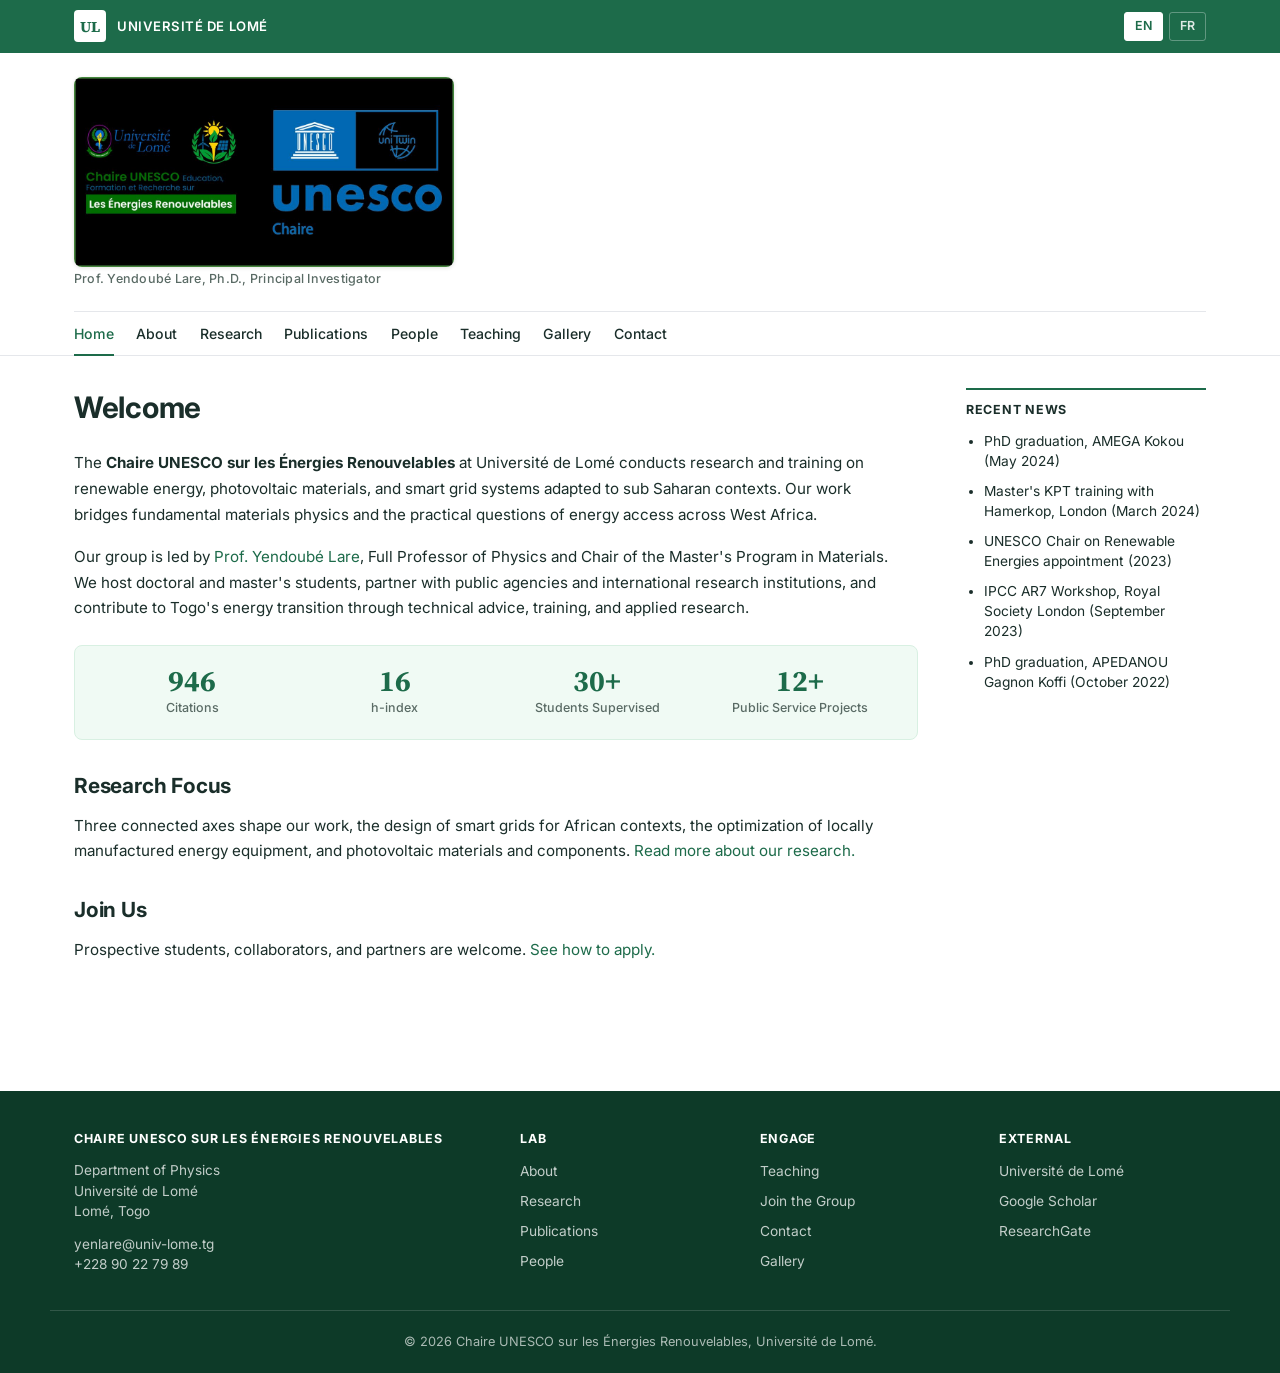
==== commit 3deedd06: "Add Chaire UNESCO brand logo to site header banner Place the full Chaire UNESCO / Universite de Lome" ====
--- a/index.html
+++ b/index.html
@@ -19,7 +19,7 @@
 
 <div class="site-banner">
   <div class="site-banner-inner">
-    <a href="index.html" class="lab-title">Chaire UNESCO sur les Énergies Renouvelables<span class="pi-name"><span class="en-only">Prof. Yendoubé Lare, Ph.D., Principal Investigator</span><span class="fr-only">Prof. Yendoubé Lare, Ph.D., Titulaire de la Chaire</span></span></a>
+    <a href="index.html" class="lab-title"><img src="assets/images/chaire-unesco-logo.jpeg" class="banner-logo" alt="Chaire UNESCO Éducation, Formation et Recherche sur les Énergies Renouvelables — Université de Lomé"><span class="visually-hidden">Chaire UNESCO sur les Énergies Renouvelables</span><span class="pi-name"><span class="en-only">Prof. Yendoubé Lare, Ph.D., Principal Investigator</span><span class="fr-only">Prof. Yendoubé Lare, Ph.D., Titulaire de la Chaire</span></span></a>
     <button class="nav-toggle" aria-label="Toggle menu"><span></span><span></span><span></span></button>
     <nav class="site-nav">
       <ul>
--- a/assets/css/styles.css
+++ b/assets/css/styles.css
@@ -157,6 +157,28 @@
   margin-bottom: 0.85rem;
 }
 .lab-title:hover { color: var(--leaf-dark); text-decoration: none; }
+
+/* Chaire UNESCO brand logo in banner */
+.banner-logo {
+  display: block;
+  width: 100%;
+  max-width: 380px;
+  height: auto;
+  border-radius: 8px;
+  box-shadow: 0 1px 4px rgba(0,0,0,0.12);
+}
+.lab-title:hover .banner-logo { box-shadow: 0 2px 8px rgba(0,0,0,0.18); }
+
+/* Screen-reader-only text (keeps the title readable for SEO/accessibility) */
+.visually-hidden {
+  position: absolute;
+  width: 1px; height: 1px;
+  padding: 0; margin: -1px;
+  overflow: hidden;
+  clip: rect(0, 0, 0, 0);
+  white-space: nowrap;
+  border: 0;
+}
 .lab-title .pi-name {
   font-family: 'Inter', sans-serif;
   font-size: 0.78rem;
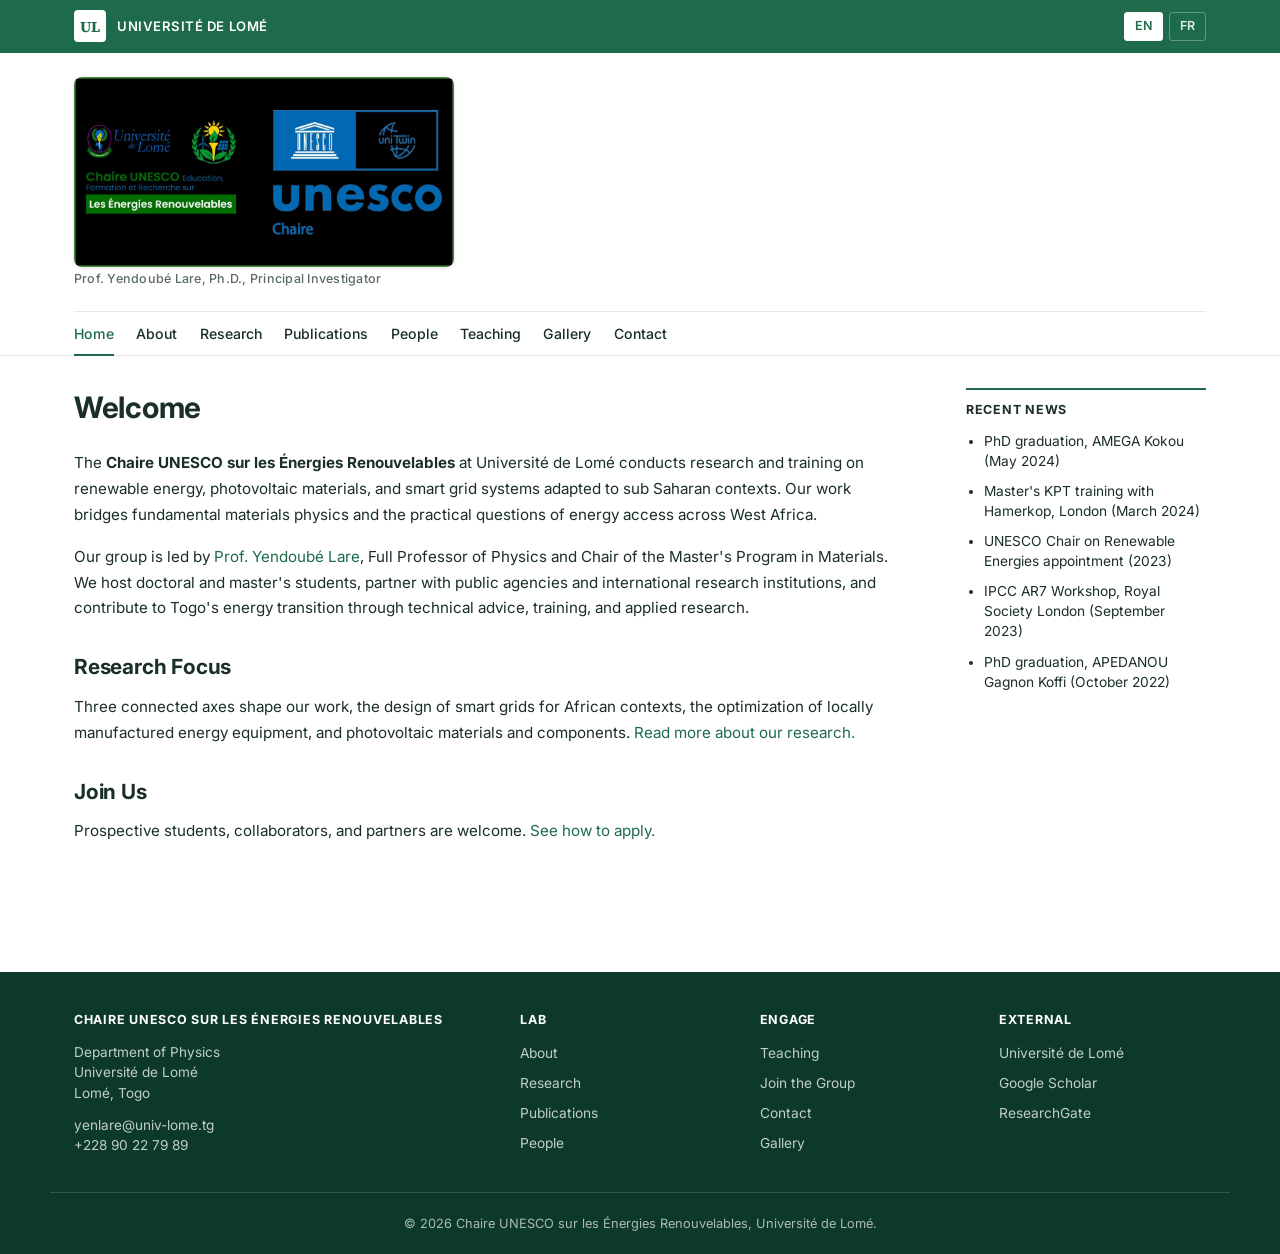
==== commit 55444078: "Remove personal citation/stats strip from Home page The homepage stats (citations, h-index, students" ====
--- a/index.html
+++ b/index.html
@@ -45,13 +45,6 @@
 
     <p class="en-only">Our group is led by <a href="about.html">Prof. Yendoubé Lare</a>, Full Professor of Physics and Chair of the Master's Program in Materials. We host doctoral and master's students, partner with public agencies and international research institutions, and contribute to Togo's energy transition through technical advice, training, and applied research.</p>
     <p class="fr-only">Notre groupe est dirigé par le <a href="about.html">Prof. Yendoubé Lare</a>, Professeur Titulaire de Physique et Responsable du Master « Matériaux ». Nous accueillons des doctorants et des étudiants en master, nous nous associons à des institutions publiques et internationales, et nous contribuons à la transition énergétique du Togo par le conseil technique, la formation et la recherche appliquée.</p>
-
-    <div class="stats-strip">
-      <div class="stat-card"><div class="stat-number">946</div><div class="stat-label">Citations</div></div>
-      <div class="stat-card"><div class="stat-number">16</div><div class="stat-label">h-index</div></div>
-      <div class="stat-card"><div class="stat-number">30+</div><div class="stat-label"><span class="en-only">Students Supervised</span><span class="fr-only">Étudiants Encadrés</span></div></div>
-      <div class="stat-card"><div class="stat-number">12+</div><div class="stat-label"><span class="en-only">Public Service Projects</span><span class="fr-only">Projets de Service Public</span></div></div>
-    </div>
 
     <h2><span class="en-only">Research Focus</span><span class="fr-only">Axes de Recherche</span></h2>
     <p class="en-only">Three connected axes shape our work, the design of smart grids for African contexts, the optimization of locally manufactured energy equipment, and photovoltaic materials and components. <a href="research.html">Read more about our research.</a></p>
--- a/assets/css/styles.css
+++ b/assets/css/styles.css
@@ -317,6 +317,96 @@
   font-size: 0.93rem;
 }
 
+/* Chaire directors, expandable click-to-open profiles */
+.directors-intro {
+  color: var(--moss);
+  font-size: 0.93rem;
+  margin: 0.2rem 0 1.25rem;
+}
+.directors {
+  display: flex;
+  flex-direction: column;
+  gap: 0.9rem;
+  margin: 0.5rem 0 1.5rem;
+}
+.director-card {
+  border: 1px solid var(--border);
+  border-radius: var(--radius);
+  background: var(--white);
+  transition: box-shadow .15s ease, border-color .15s ease;
+}
+.director-card:hover { box-shadow: var(--shadow-sm); }
+.director-card[open] { border-color: var(--leaf-light); box-shadow: var(--shadow-sm); }
+.director-card > summary {
+  list-style: none;
+  display: flex;
+  align-items: center;
+  gap: 1.1rem;
+  padding: 0.85rem 1rem;
+  cursor: pointer;
+  user-select: none;
+}
+.director-card > summary::-webkit-details-marker { display: none; }
+.director-photo {
+  width: 64px;
+  height: 64px;
+  flex: 0 0 64px;
+  border-radius: 6px;
+  object-fit: cover;
+  object-position: top center;
+  background: var(--off-white);
+}
+.director-photo.is-logo {
+  object-fit: contain;
+  padding: 4px;
+  background: #000;
+}
+.director-id {
+  display: flex;
+  flex-direction: column;
+  gap: 0.12rem;
+  min-width: 0;
+}
+.director-name {
+  font-weight: 700;
+  font-size: 1rem;
+  color: var(--slate);
+}
+.director-role {
+  font-size: 0.88rem;
+  color: var(--moss);
+  font-style: italic;
+}
+.director-hint {
+  font-size: 0.74rem;
+  color: var(--leaf);
+  font-weight: 600;
+  text-transform: uppercase;
+  letter-spacing: 0.05em;
+  margin-top: 0.25rem;
+}
+.director-card[open] .director-hint { display: none; }
+.director-card > summary::after {
+  content: "";
+  margin-left: auto;
+  flex: 0 0 auto;
+  width: 9px;
+  height: 9px;
+  border-right: 2px solid var(--moss-light);
+  border-bottom: 2px solid var(--moss-light);
+  transform: rotate(45deg);
+  transition: transform .2s ease;
+}
+.director-card[open] > summary::after { transform: rotate(-135deg); }
+.director-body {
+  padding: 0.4rem 1.25rem 1.25rem;
+  border-top: 1px solid var(--border-soft);
+}
+.director-body > .profile-meta:first-child,
+.director-body > .section-label:first-child {
+  margin-top: 1rem;
+}
+
 /* Section labels and headers (Prof. Yu uses simple bold labels) */
 .section-label {
   font-weight: 700;
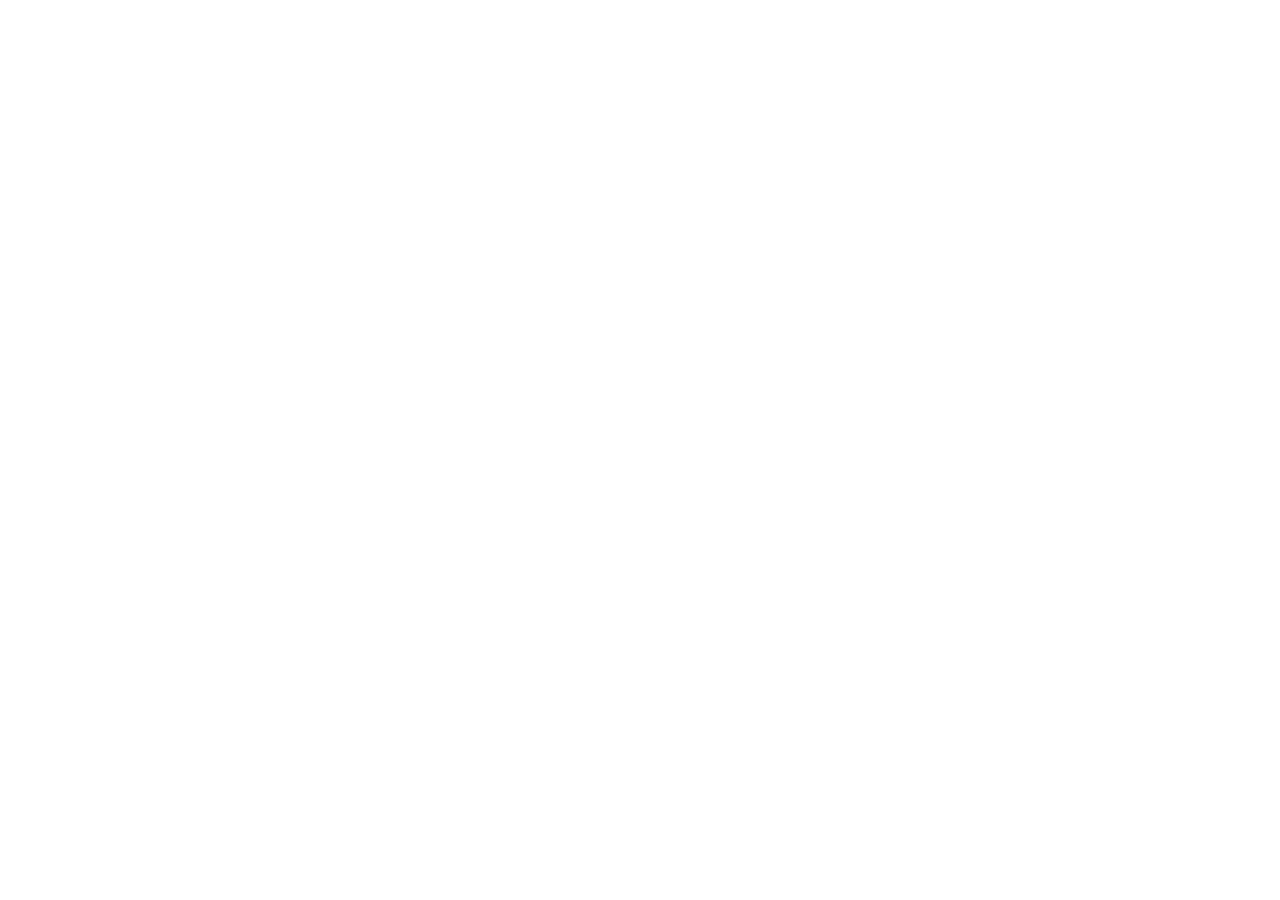
==== commit 0b0dfcb6: "Rediriger l'ancien site CUER vers le site LES Le site de la Chaire UNESCO (cuer.groupebm.net) est re" ====
--- a/index.html
+++ b/index.html
@@ -1,109 +1,25 @@
-<!DOCTYPE html>
-<html lang="en">
+<!doctype html>
+<html lang="fr">
 <head>
-  <meta charset="UTF-8">
-  <meta name="viewport" content="width=device-width, initial-scale=1.0">
-  <title>Chaire UNESCO sur les Énergies Renouvelables, Université de Lomé</title>
-  <meta name="description" content="Chaire UNESCO sur les Énergies Renouvelables, Université de Lomé. Renewable energy, photovoltaics, and smart grids research led by Prof. Yendoubé Lare.">
-  <link rel="stylesheet" href="https://fonts.googleapis.com/css2?family=Inter:wght@400;500;600;700&family=Source+Serif+Pro:wght@400;600;700&display=swap">
-  <link rel="stylesheet" href="assets/css/styles.css">
+<meta charset="utf-8">
+<meta name="viewport" content="width=device-width, initial-scale=1">
+<title>Chaire UNESCO sur les Énergies Renouvelables · Université de Lomé</title>
+<link rel="canonical" href="https://groupebm.net/les/chaire-unesco/">
+<meta http-equiv="refresh" content="0; url=https://groupebm.net/les/chaire-unesco/">
+<meta name="robots" content="noindex, follow">
+<script>location.replace("https://groupebm.net/les/chaire-unesco/");</script>
+<style>
+  body{font-family:system-ui,-apple-system,"Segoe UI",Roboto,Helvetica,Arial,sans-serif;background:#f4f7fb;color:#1f2a37;margin:0;min-height:100vh;display:flex;align-items:center;justify-content:center;text-align:center;padding:24px}
+  .box{max-width:520px}
+  h1{color:#0050a8;font-size:20px}
+  a{color:#0050a8;font-weight:600}
+</style>
 </head>
-<body class="lang-en">
-
-<div class="top-bar">
-  <div class="top-bar-inner">
-    <a href="https://univ-lome.tg/" target="_blank" rel="noopener" class="ul-brand"><span class="ul-logo">UL</span>Université de Lomé</a>
-    <div class="lang-toggle"><button data-lang="en" class="active">EN</button><button data-lang="fr">FR</button></div>
-  </div>
+<body>
+<div class="box">
+  <h1>Chaire UNESCO sur les Énergies Renouvelables</h1>
+  <p>Cette page a déménagé. Vous allez être redirigé vers le site du Laboratoire sur l'Énergie Solaire (LES) de l'Université de Lomé.</p>
+  <p><a href="https://groupebm.net/les/chaire-unesco/">Continuer vers le site du LES</a></p>
 </div>
-
-<div class="site-banner">
-  <div class="site-banner-inner">
-    <a href="index.html" class="lab-title"><img src="assets/images/chaire-unesco-logo.jpeg" class="banner-logo" alt="Chaire UNESCO Éducation, Formation et Recherche sur les Énergies Renouvelables — Université de Lomé"><span class="visually-hidden">Chaire UNESCO sur les Énergies Renouvelables</span><span class="pi-name"><span class="en-only">Prof. Yendoubé Lare, Ph.D., Principal Investigator</span><span class="fr-only">Prof. Yendoubé Lare, Ph.D., Titulaire de la Chaire</span></span></a>
-    <button class="nav-toggle" aria-label="Toggle menu"><span></span><span></span><span></span></button>
-    <nav class="site-nav">
-      <ul>
-        <li><a href="index.html"><span class="en-only">Home</span><span class="fr-only">Accueil</span></a></li>
-        <li><a href="about.html"><span class="en-only">About</span><span class="fr-only">À propos</span></a></li>
-        <li><a href="research.html"><span class="en-only">Research</span><span class="fr-only">Recherche</span></a></li>
-        <li><a href="publications.html">Publications</a></li>
-        <li><a href="people.html"><span class="en-only">People</span><span class="fr-only">Équipe</span></a></li>
-        <li><a href="teaching.html"><span class="en-only">Teaching</span><span class="fr-only">Enseignement</span></a></li>
-        <li><a href="gallery.html"><span class="en-only">Gallery</span><span class="fr-only">Galerie</span></a></li>
-        <li><a href="contact.html">Contact</a></li>
-      </ul>
-    </nav>
-  </div>
-</div>
-
-<div class="page-layout">
-  <article class="page-content">
-    <h1><span class="en-only">Welcome</span><span class="fr-only">Bienvenue</span></h1>
-
-    <p class="en-only">The <strong>Chaire UNESCO sur les Énergies Renouvelables</strong> at Université de Lomé conducts research and training on renewable energy, photovoltaic materials, and smart grid systems adapted to sub Saharan contexts. Our work bridges fundamental materials physics and the practical questions of energy access across West Africa.</p>
-    <p class="fr-only">La <strong>Chaire UNESCO sur les Énergies Renouvelables</strong> de l'Université de Lomé mène des activités de recherche et de formation sur les énergies renouvelables, les matériaux photovoltaïques et les systèmes de réseaux intelligents adaptés au contexte subsaharien. Nos travaux articulent physique fondamentale des matériaux et enjeux concrets de l'accès à l'énergie en Afrique de l'Ouest.</p>
-
-    <p class="en-only">Our group is led by <a href="about.html">Prof. Yendoubé Lare</a>, Full Professor of Physics and Chair of the Master's Program in Materials. We host doctoral and master's students, partner with public agencies and international research institutions, and contribute to Togo's energy transition through technical advice, training, and applied research.</p>
-    <p class="fr-only">Notre groupe est dirigé par le <a href="about.html">Prof. Yendoubé Lare</a>, Professeur Titulaire de Physique et Responsable du Master « Matériaux ». Nous accueillons des doctorants et des étudiants en master, nous nous associons à des institutions publiques et internationales, et nous contribuons à la transition énergétique du Togo par le conseil technique, la formation et la recherche appliquée.</p>
-
-    <h2><span class="en-only">Research Focus</span><span class="fr-only">Axes de Recherche</span></h2>
-    <p class="en-only">Three connected axes shape our work, the design of smart grids for African contexts, the optimization of locally manufactured energy equipment, and photovoltaic materials and components. <a href="research.html">Read more about our research.</a></p>
-    <p class="fr-only">Trois axes complémentaires structurent notre travail, la conception de réseaux intelligents adaptés au contexte africain, l'optimisation d'équipements énergétiques produits localement, et les matériaux et composants photovoltaïques. <a href="research.html">En savoir plus sur notre recherche.</a></p>
-
-    <h2><span class="en-only">Join Us</span><span class="fr-only">Nous Rejoindre</span></h2>
-    <p class="en-only">Prospective students, collaborators, and partners are welcome. <a href="join.html">See how to apply.</a></p>
-    <p class="fr-only">Étudiants, collaborateurs et partenaires sont les bienvenus. <a href="join.html">Voir comment postuler.</a></p>
-  </article>
-
-  <aside class="sidebar">
-    <h3><span class="en-only">Recent News</span><span class="fr-only">Actualités Récentes</span></h3>
-    <ul>
-      <li><span class="en-only">PhD graduation, AMEGA Kokou (May 2024)</span><span class="fr-only">Soutenance de doctorat, AMEGA Kokou (mai 2024)</span></li>
-      <li><span class="en-only">Master's KPT training with Hamerkop, London (March 2024)</span><span class="fr-only">Formation Master KPT avec Hamerkop, Londres (mars 2024)</span></li>
-      <li><span class="en-only">UNESCO Chair on Renewable Energies appointment (2023)</span><span class="fr-only">Nomination à la Chaire UNESCO (2023)</span></li>
-      <li><span class="en-only">IPCC AR7 Workshop, Royal Society London (September 2023)</span><span class="fr-only">Atelier GIEC AR7, Royal Society Londres (septembre 2023)</span></li>
-      <li><span class="en-only">PhD graduation, APEDANOU Gagnon Koffi (October 2022)</span><span class="fr-only">Soutenance de doctorat, APEDANOU Gagnon Koffi (octobre 2022)</span></li>
-    </ul>
-  </aside>
-</div>
-
-<footer class="site-footer">
-  <div class="footer-grid">
-    <div class="footer-col">
-      <h4>Chaire UNESCO sur les Énergies Renouvelables</h4>
-      <p><span class="en-only">Department of Physics</span><span class="fr-only">Département de Physique</span><br>Université de Lomé<br>Lomé, Togo</p>
-      <p><a href="mailto:yenlare@univ-lome.tg">yenlare@univ-lome.tg</a><br>+228 90 22 79 89</p>
-    </div>
-    <div class="footer-col">
-      <h4>Lab</h4>
-      <ul>
-        <li><a href="about.html"><span class="en-only">About</span><span class="fr-only">À propos</span></a></li>
-        <li><a href="research.html"><span class="en-only">Research</span><span class="fr-only">Recherche</span></a></li>
-        <li><a href="publications.html">Publications</a></li>
-        <li><a href="people.html"><span class="en-only">People</span><span class="fr-only">Équipe</span></a></li>
-      </ul>
-    </div>
-    <div class="footer-col">
-      <h4><span class="en-only">Engage</span><span class="fr-only">Engagement</span></h4>
-      <ul>
-        <li><a href="teaching.html"><span class="en-only">Teaching</span><span class="fr-only">Enseignement</span></a></li>
-        <li><a href="join.html"><span class="en-only">Join the Group</span><span class="fr-only">Rejoindre</span></a></li>
-        <li><a href="contact.html">Contact</a></li>
-        <li><a href="gallery.html"><span class="en-only">Gallery</span><span class="fr-only">Galerie</span></a></li>
-      </ul>
-    </div>
-    <div class="footer-col">
-      <h4><span class="en-only">External</span><span class="fr-only">Liens Externes</span></h4>
-      <ul>
-        <li><a href="https://univ-lome.tg/" target="_blank" rel="noopener">Université de Lomé</a></li>
-        <li><a href="https://scholar.google.com/citations?user=4pouJkEAAAAJ&hl=fr" target="_blank" rel="noopener">Google Scholar</a></li>
-        <li><a href="https://www.researchgate.net/profile/Yendoube-Lare" target="_blank" rel="noopener">ResearchGate</a></li>
-      </ul>
-    </div>
-  </div>
-  <div class="footer-bottom">&copy; <span id="year"></span> Chaire UNESCO sur les Énergies Renouvelables, Université de Lomé.</div>
-</footer>
-
-<script src="assets/js/site.js"></script>
 </body>
 </html>
